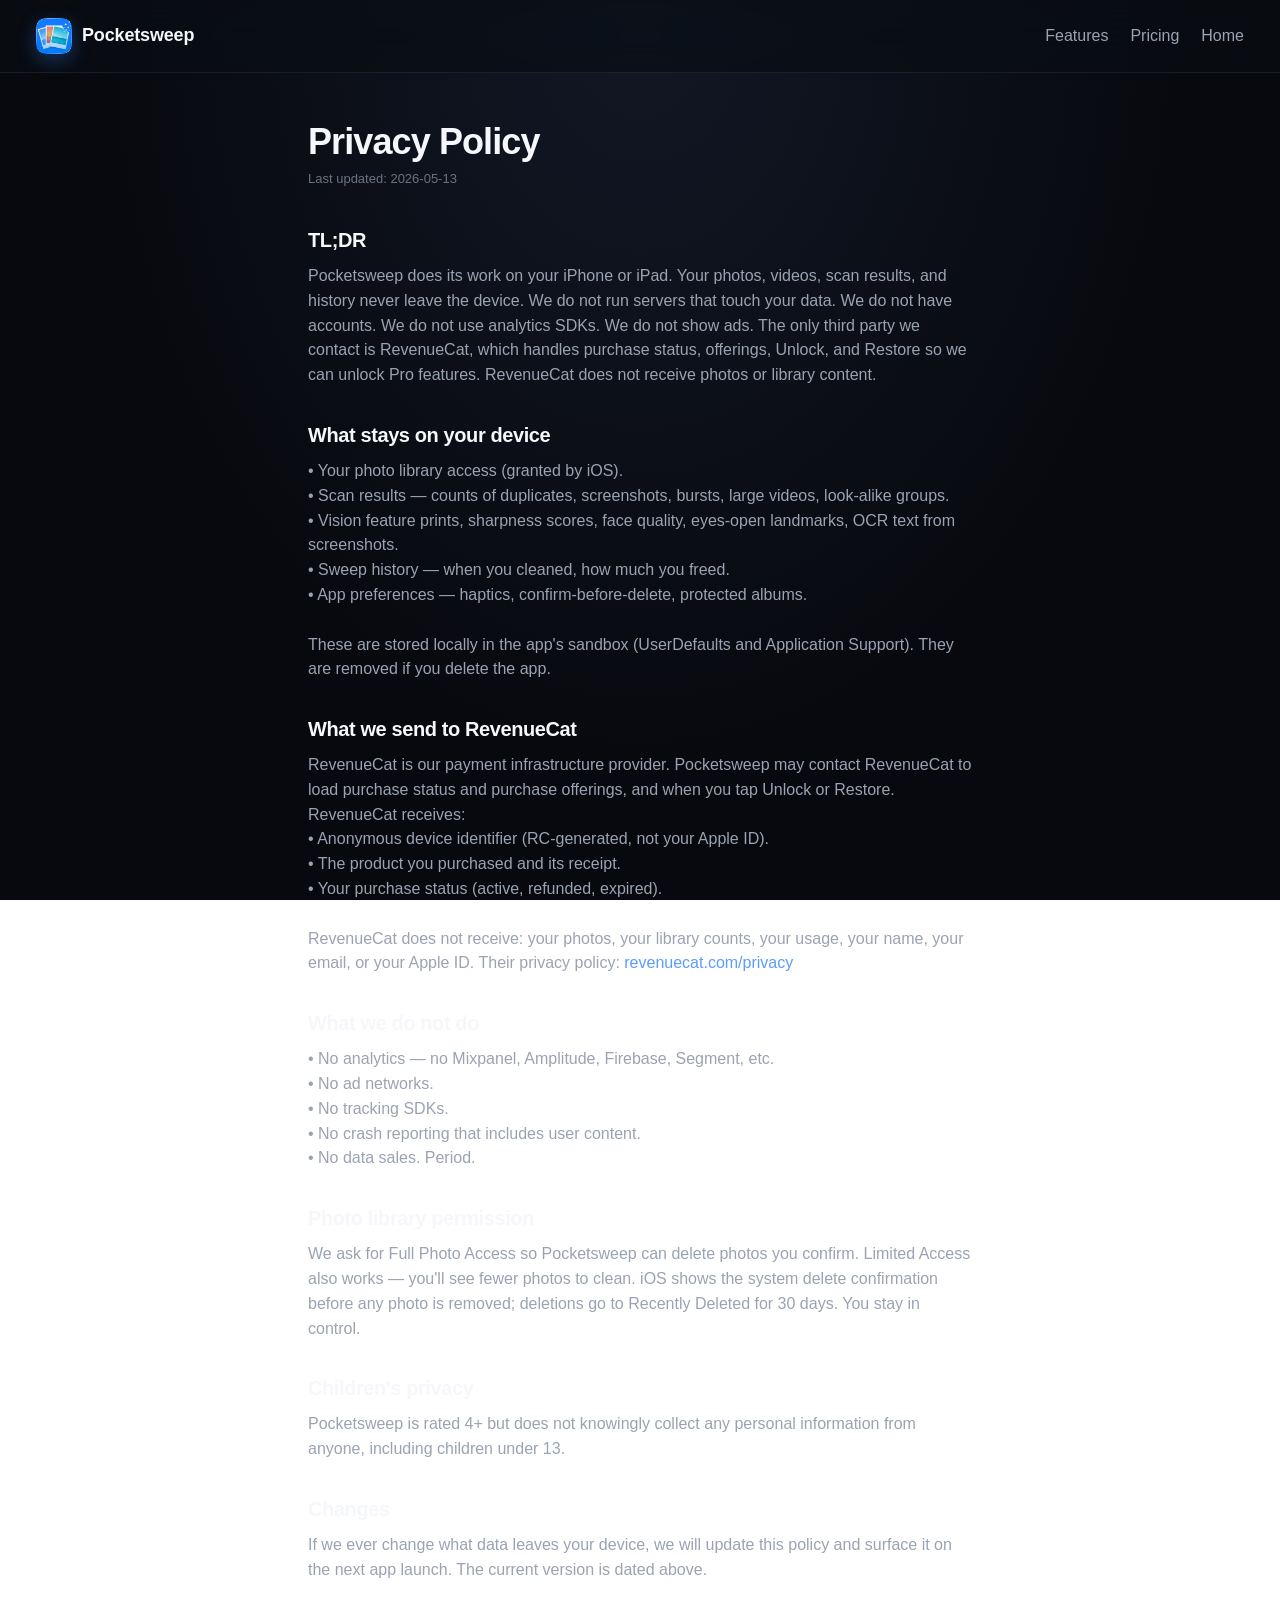
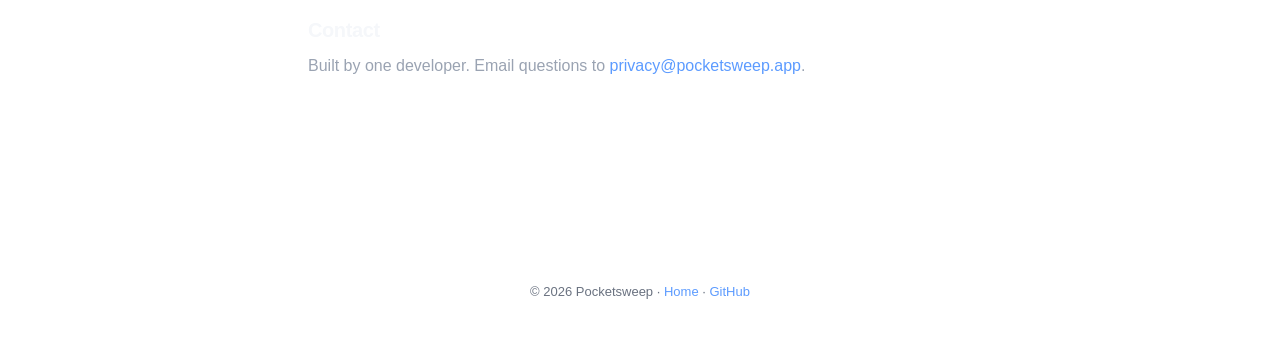
==== privacy.html @ 2f030d43 "feat: Pocketsweep marketing site" ====
<!doctype html>
<html lang="en">
<head>
<meta charset="utf-8" />
<meta name="viewport" content="width=device-width, initial-scale=1" />
<title>Privacy Policy — Pocketsweep</title>
<meta name="theme-color" content="#0B0E13" />
<link rel="icon" type="image/png" href="assets/icon-128.png" />
<link rel="apple-touch-icon" href="assets/icon.png" />
<link rel="stylesheet" href="style.css" />
</head>
<body>
<header class="nav">
  <a class="brand" href="/">
    <img class="logo" src="assets/icon-128.png" alt="" width="36" height="36" />
    <span class="brand-name">Pocketsweep</span>
  </a>
  <nav class="nav-links">
    <a href="index.html#features">Features</a>
    <a href="index.html#pricing">Pricing</a>
    <a href="index.html">Home</a>
  </nav>
</header>

<main>
<article class="article-wrap">
  <h1>Privacy Policy</h1>
  <p class="meta">Last updated: 2026-05-13</p>

  <h2>TL;DR</h2>
  <p>Pocketsweep does its work on your iPhone or iPad. Your photos, videos, scan results, and history never leave the device. We do not run servers that touch your data. We do not have accounts. We do not use analytics SDKs. We do not show ads. The only third party we contact is RevenueCat, which handles purchase status, offerings, Unlock, and Restore so we can unlock Pro features. RevenueCat does not receive photos or library content.</p>

  <h2>What stays on your device</h2>
  <p>• Your photo library access (granted by iOS).
• Scan results — counts of duplicates, screenshots, bursts, large videos, look-alike groups.
• Vision feature prints, sharpness scores, face quality, eyes-open landmarks, OCR text from screenshots.
• Sweep history — when you cleaned, how much you freed.
• App preferences — haptics, confirm-before-delete, protected albums.

These are stored locally in the app's sandbox (UserDefaults and Application Support). They are removed if you delete the app.</p>

  <h2>What we send to RevenueCat</h2>
  <p>RevenueCat is our payment infrastructure provider. Pocketsweep may contact RevenueCat to load purchase status and purchase offerings, and when you tap Unlock or Restore. RevenueCat receives:
• Anonymous device identifier (RC-generated, not your Apple ID).
• The product you purchased and its receipt.
• Your purchase status (active, refunded, expired).

RevenueCat does not receive: your photos, your library counts, your usage, your name, your email, or your Apple ID. Their privacy policy: <a href="https://www.revenuecat.com/privacy">revenuecat.com/privacy</a></p>

  <h2>What we do not do</h2>
  <p>• No analytics — no Mixpanel, Amplitude, Firebase, Segment, etc.
• No ad networks.
• No tracking SDKs.
• No crash reporting that includes user content.
• No data sales. Period.</p>

  <h2>Photo library permission</h2>
  <p>We ask for Full Photo Access so Pocketsweep can delete photos you confirm. Limited Access also works — you'll see fewer photos to clean. iOS shows the system delete confirmation before any photo is removed; deletions go to Recently Deleted for 30 days. You stay in control.</p>

  <h2>Children's privacy</h2>
  <p>Pocketsweep is rated 4+ but does not knowingly collect any personal information from anyone, including children under 13.</p>

  <h2>Changes</h2>
  <p>If we ever change what data leaves your device, we will update this policy and surface it on the next app launch. The current version is dated above.</p>

  <h2>Contact</h2>
  <p>Built by one developer. Email questions to <a href="mailto:privacy@pocketsweep.app">privacy@pocketsweep.app</a>.</p>
</article>
</main>

<footer>
  <p>© 2026 Pocketsweep · <a href="index.html">Home</a> · <a href="https://github.com/pocketsweep">GitHub</a></p>
</footer>
</body>
</html>
---- style.css ----
:root {
  --bg: #0B0E13;
  --bg-card: #141821;
  --bg-card-2: #1B2030;
  --text: #F5F7FA;
  --text-dim: #9AA3B2;
  --text-faint: #6A7280;
  --accent: #3478F6;
  --accent-2: #5C9BFF;
  --border: rgba(255, 255, 255, 0.07);
  --radius: 18px;
  --shadow: 0 30px 80px rgba(0, 0, 0, 0.55);
}

* { box-sizing: border-box; }
html, body { margin: 0; padding: 0; }
body {
  background: radial-gradient(ellipse at top, #131826 0%, #07090E 60%) fixed;
  color: var(--text);
  font-family: -apple-system, BlinkMacSystemFont, "SF Pro Text", "Inter", "Helvetica Neue", Arial, sans-serif;
  font-size: 16px;
  line-height: 1.55;
  -webkit-font-smoothing: antialiased;
}

a { color: var(--accent-2); text-decoration: none; }
a:hover { text-decoration: underline; }

.nav {
  position: sticky;
  top: 0;
  z-index: 10;
  display: flex;
  align-items: center;
  justify-content: space-between;
  padding: 18px 36px;
  background: rgba(11, 14, 19, 0.72);
  backdrop-filter: saturate(180%) blur(20px);
  -webkit-backdrop-filter: saturate(180%) blur(20px);
  border-bottom: 1px solid var(--border);
}
.brand { display: flex; align-items: center; gap: 10px; color: var(--text); font-weight: 700; letter-spacing: -0.01em; }
.brand:hover { text-decoration: none; }
.logo {
  width: 36px; height: 36px;
  border-radius: 9px;
  box-shadow: 0 6px 18px rgba(52, 120, 246, 0.35);
  display: block;
}
.brand-name { font-size: 18px; }
.nav-links { display: flex; gap: 22px; }
.nav-links a { color: var(--text-dim); font-weight: 500; }
.nav-links a:hover { color: var(--text); text-decoration: none; }

main { max-width: 1120px; margin: 0 auto; padding: 0 28px; }

.hero {
  display: grid;
  grid-template-columns: 1.05fr 0.95fr;
  gap: 60px;
  align-items: center;
  padding: 90px 0 60px;
}
.eyebrow {
  margin: 0 0 14px;
  text-transform: uppercase;
  letter-spacing: 0.14em;
  font-size: 12px;
  color: var(--accent-2);
  font-weight: 700;
}
h1 {
  margin: 0 0 18px;
  font-size: clamp(40px, 5.5vw, 64px);
  line-height: 1.05;
  letter-spacing: -0.025em;
  font-weight: 800;
}
.lead {
  font-size: 19px;
  color: var(--text-dim);
  max-width: 520px;
  margin: 0 0 28px;
}
.lead strong { color: var(--text); font-weight: 700; }

.cta-row { display: flex; gap: 12px; flex-wrap: wrap; margin-bottom: 28px; }
.cta {
  display: inline-flex; align-items: center; justify-content: center;
  padding: 14px 22px;
  border-radius: 999px;
  font-weight: 600;
  font-size: 15px;
  border: 1px solid transparent;
  transition: transform .15s ease, box-shadow .15s ease;
}
.cta.primary {
  background: var(--accent);
  color: white;
  box-shadow: 0 10px 30px rgba(52, 120, 246, 0.45);
}
.cta.primary:hover { transform: translateY(-1px); text-decoration: none; }
.cta.ghost { color: var(--text); border-color: var(--border); }
.cta.ghost:hover { background: rgba(255,255,255,0.04); text-decoration: none; }
.cta.big { padding: 16px 28px; font-size: 16px; }

.hero-bullets { list-style: none; padding: 0; margin: 0; display: grid; gap: 10px; color: var(--text-dim); font-size: 14px; }
.hero-bullets .dot {
  display: inline-block;
  width: 7px; height: 7px;
  border-radius: 50%;
  background: var(--accent);
  margin-right: 10px;
  vertical-align: middle;
}

.hero-shot { display: flex; justify-content: center; }
.phone {
  position: relative;
  width: 320px;
  border-radius: 46px;
  padding: 10px;
  background: linear-gradient(180deg, #20242E, #0E1118);
  box-shadow: var(--shadow), inset 0 0 0 1px rgba(255,255,255,0.05);
}
.phone img { width: 100%; display: block; border-radius: 36px; }

.banner {
  margin: 40px 0;
  padding: 24px 28px;
  background: linear-gradient(135deg, rgba(52,120,246,0.15), rgba(52,120,246,0.04));
  border: 1px solid rgba(52,120,246,0.25);
  border-radius: var(--radius);
  text-align: center;
}
.banner p { margin: 0; font-size: 17px; color: var(--text); }
.banner strong { color: var(--accent-2); }

h2 {
  font-size: clamp(28px, 3.4vw, 40px);
  letter-spacing: -0.02em;
  font-weight: 800;
  margin: 80px 0 28px;
}

.features .grid {
  display: grid;
  grid-template-columns: repeat(3, 1fr);
  gap: 16px;
}
.features article {
  background: var(--bg-card);
  border: 1px solid var(--border);
  border-radius: var(--radius);
  padding: 24px;
}
.features h3 { margin: 0 0 8px; font-size: 18px; }
.features p { margin: 0; color: var(--text-dim); font-size: 14px; }

.gallery .shots {
  display: grid;
  grid-template-columns: repeat(5, 1fr);
  gap: 16px;
}
.gallery figure {
  margin: 0;
  background: var(--bg-card);
  border: 1px solid var(--border);
  border-radius: var(--radius);
  overflow: hidden;
}
.gallery img { width: 100%; display: block; }
.gallery figcaption {
  padding: 12px 14px;
  font-size: 12px;
  color: var(--text-dim);
  text-align: center;
  border-top: 1px solid var(--border);
}

.pricing .plans {
  display: grid;
  grid-template-columns: repeat(3, 1fr);
  gap: 16px;
}
.plan {
  background: var(--bg-card);
  border: 1px solid var(--border);
  border-radius: var(--radius);
  padding: 28px;
  position: relative;
}
.plan.best {
  background: linear-gradient(180deg, rgba(52,120,246,0.18), rgba(52,120,246,0.04));
  border-color: rgba(52,120,246,0.4);
}
.plan .tag {
  position: absolute; top: 16px; right: 16px;
  background: var(--accent);
  color: white;
  font-size: 11px;
  font-weight: 700;
  padding: 4px 8px;
  border-radius: 999px;
  margin: 0;
  letter-spacing: 0.04em;
  text-transform: uppercase;
}
.plan h3 { margin: 0 0 12px; font-size: 18px; color: var(--text-dim); font-weight: 600; }
.plan .price { font-size: 32px; font-weight: 800; margin: 0 0 16px; letter-spacing: -0.02em; }
.plan .price span { font-size: 14px; font-weight: 500; color: var(--text-dim); }
.plan ul { padding-left: 18px; margin: 0; color: var(--text-dim); font-size: 14px; }
.plan li { margin-bottom: 6px; }

.privacy-grid {
  display: grid;
  grid-template-columns: repeat(3, 1fr);
  gap: 16px;
}
.privacy-grid > div {
  background: var(--bg-card);
  border: 1px solid var(--border);
  border-radius: var(--radius);
  padding: 24px;
}
.privacy-grid h3 { margin: 0 0 8px; font-size: 17px; }
.privacy-grid p { margin: 0; color: var(--text-dim); font-size: 14px; }
.privacy .note { margin-top: 20px; text-align: center; color: var(--text-dim); }

.cta-block {
  margin: 90px 0 60px;
  padding: 56px 28px;
  background: linear-gradient(135deg, rgba(52,120,246,0.16), rgba(52,120,246,0.04));
  border: 1px solid rgba(52,120,246,0.3);
  border-radius: 24px;
  text-align: center;
}
.cta-block h2 { margin: 0 0 8px; }
.cta-block p { margin: 0 0 24px; color: var(--text-dim); }

footer {
  text-align: center;
  padding: 36px 28px 48px;
  color: var(--text-faint);
  font-size: 13px;
  border-top: 1px solid var(--border);
  margin-top: 60px;
}

/* Article (privacy) */
.article-wrap { max-width: 720px; margin: 0 auto; padding: 50px 28px 80px; }
.article-wrap h1 { font-size: 36px; margin: 0 0 8px; }
.article-wrap .meta { color: var(--text-faint); font-size: 13px; margin: 0 0 36px; }
.article-wrap h2 { font-size: 20px; margin: 32px 0 8px; }
.article-wrap p { color: var(--text-dim); margin: 0 0 14px; white-space: pre-line; }

@media (max-width: 880px) {
  .nav { padding: 14px 18px; }
  .nav-links { gap: 14px; font-size: 14px; }
  main { padding: 0 18px; }
  .hero { grid-template-columns: 1fr; gap: 36px; padding: 50px 0 30px; }
  .hero-shot { order: -1; }
  .phone { width: 260px; }
  .features .grid, .pricing .plans, .privacy-grid { grid-template-columns: 1fr; }
  .gallery .shots { grid-template-columns: repeat(2, 1fr); }
}
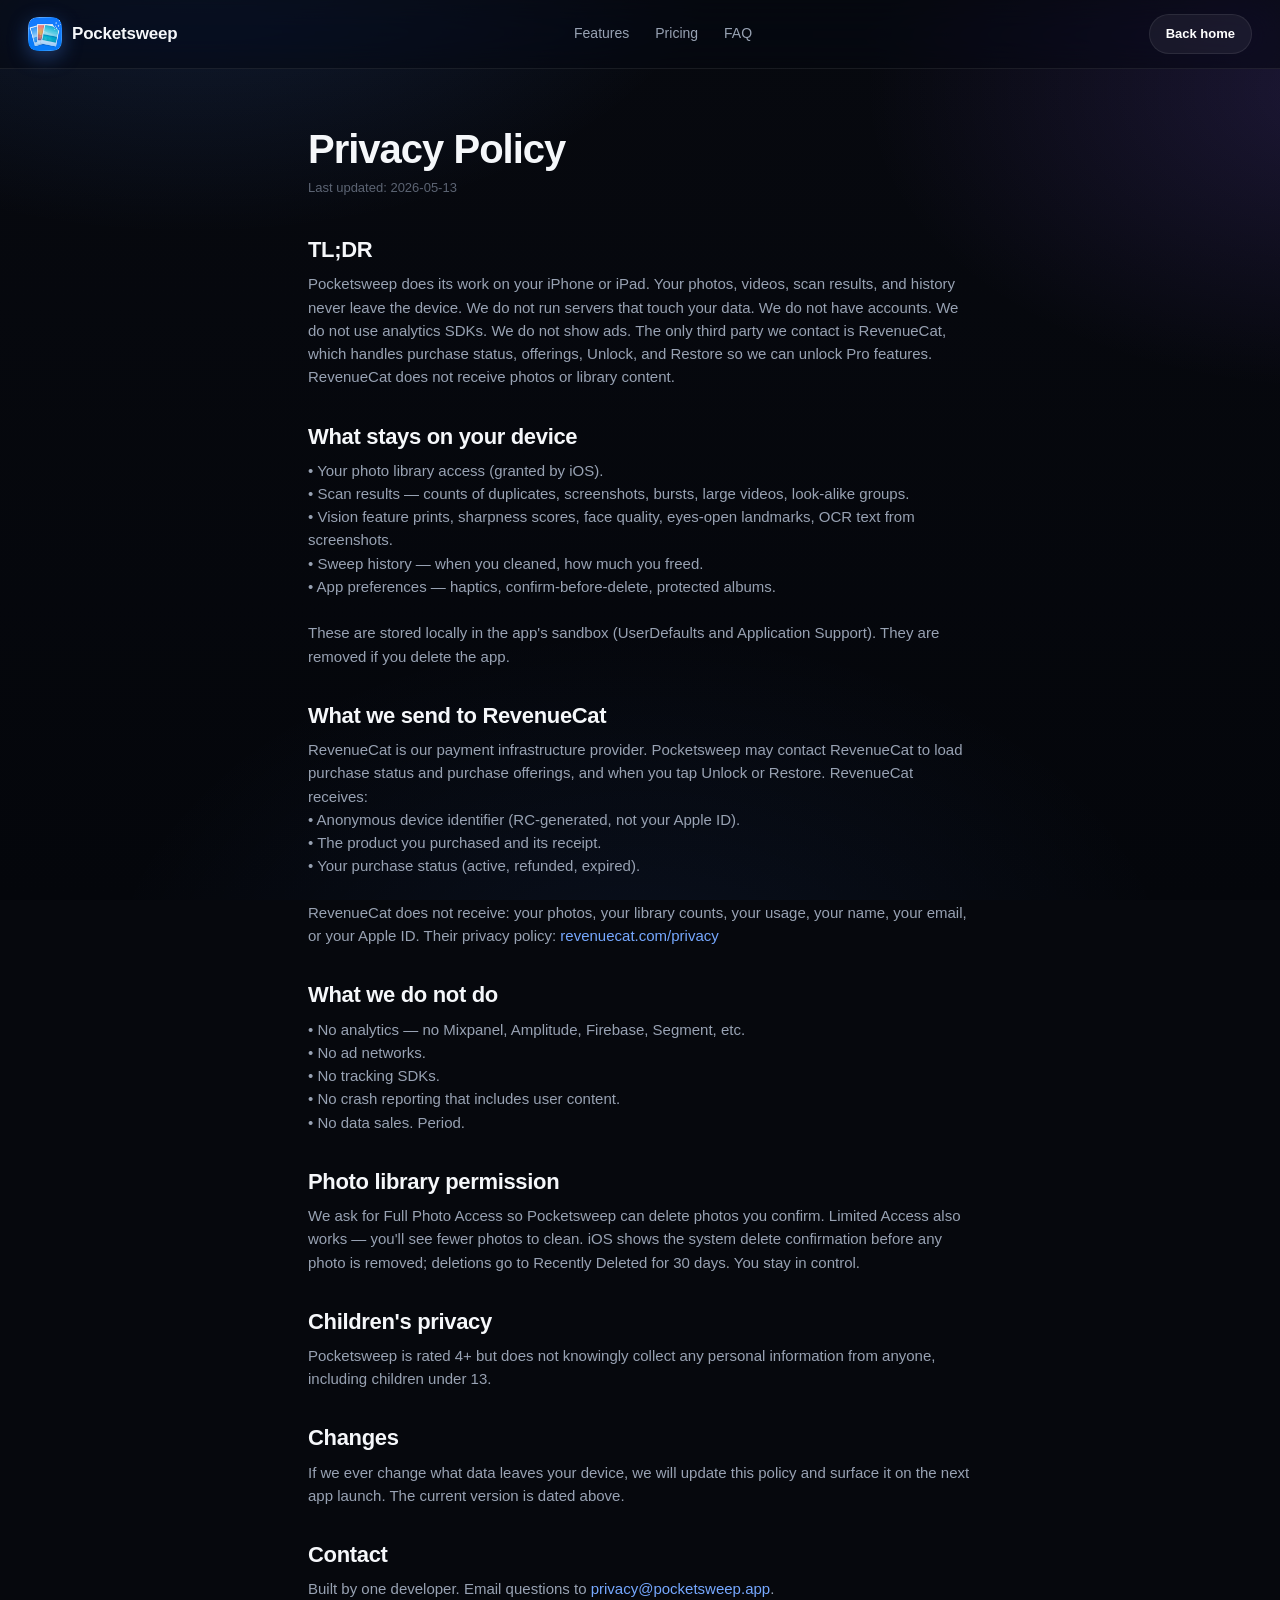
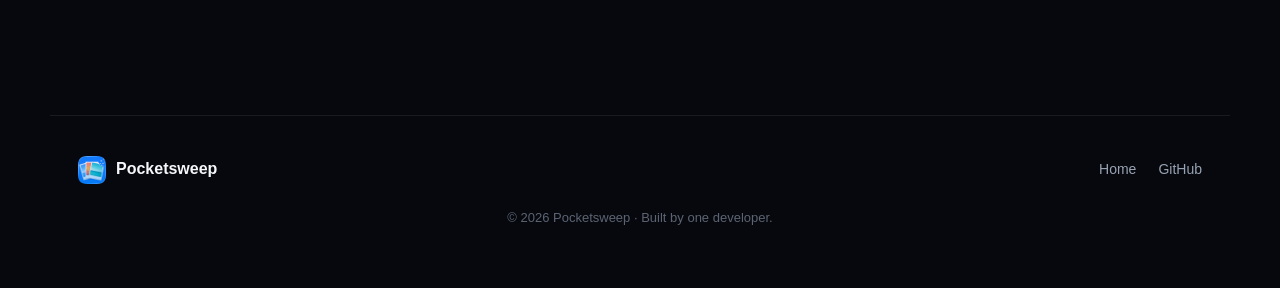
==== commit fdadc066: "feat: redesign — device frame hero, gradient text, 3-step flow, vs comparison, FAQ, scroll reveals" ====
--- a/privacy.html
+++ b/privacy.html
@@ -4,22 +4,27 @@
 <meta charset="utf-8" />
 <meta name="viewport" content="width=device-width, initial-scale=1" />
 <title>Privacy Policy — Pocketsweep</title>
-<meta name="theme-color" content="#0B0E13" />
+<meta name="theme-color" content="#0A0C12" />
 <link rel="icon" type="image/png" href="assets/icon-128.png" />
 <link rel="apple-touch-icon" href="assets/icon.png" />
+<link rel="preconnect" href="https://rsms.me/" />
+<link rel="stylesheet" href="https://rsms.me/inter/inter.css" />
 <link rel="stylesheet" href="style.css" />
 </head>
 <body>
+<div class="bg-mesh" aria-hidden="true"></div>
+
 <header class="nav">
-  <a class="brand" href="/">
-    <img class="logo" src="assets/icon-128.png" alt="" width="36" height="36" />
+  <a class="brand" href="index.html">
+    <img class="logo" src="assets/icon-128.png" alt="" width="34" height="34" />
     <span class="brand-name">Pocketsweep</span>
   </a>
   <nav class="nav-links">
     <a href="index.html#features">Features</a>
     <a href="index.html#pricing">Pricing</a>
-    <a href="index.html">Home</a>
+    <a href="index.html#faq">FAQ</a>
   </nav>
+  <a class="nav-cta" href="index.html">Back home</a>
 </header>
 
 <main>
@@ -69,7 +74,17 @@
 </main>
 
 <footer>
-  <p>© 2026 Pocketsweep · <a href="index.html">Home</a> · <a href="https://github.com/pocketsweep">GitHub</a></p>
+  <div class="footer-inner">
+    <div class="footer-brand">
+      <img src="assets/icon-128.png" alt="" width="28" height="28" />
+      <span>Pocketsweep</span>
+    </div>
+    <nav>
+      <a href="index.html">Home</a>
+      <a href="https://github.com/pocketsweep">GitHub</a>
+    </nav>
+  </div>
+  <p class="copyright">© 2026 Pocketsweep · Built by one developer.</p>
 </footer>
 </body>
 </html>
--- a/style.css
+++ b/style.css
@@ -1,176 +1,408 @@
 :root {
-  --bg: #0B0E13;
-  --bg-card: #141821;
-  --bg-card-2: #1B2030;
+  --bg-0: #06080D;
+  --bg-1: #0B0E14;
+  --bg-card: rgba(255,255,255,0.025);
+  --bg-card-hover: rgba(255,255,255,0.045);
+  --border: rgba(255,255,255,0.08);
+  --border-strong: rgba(255,255,255,0.14);
   --text: #F5F7FA;
-  --text-dim: #9AA3B2;
-  --text-faint: #6A7280;
-  --accent: #3478F6;
-  --accent-2: #5C9BFF;
-  --border: rgba(255, 255, 255, 0.07);
+  --text-dim: #98A2B3;
+  --text-faint: #5C6473;
+  --accent: #4D8BFF;
+  --accent-2: #76A8FF;
+  --accent-soft: rgba(77, 139, 255, 0.14);
+  --good: #2EC677;
+  --bad: #FF5C5C;
   --radius: 18px;
-  --shadow: 0 30px 80px rgba(0, 0, 0, 0.55);
+  --radius-lg: 26px;
+  --maxw: 1180px;
+  --ease: cubic-bezier(.2,.7,.2,1);
 }
 
 * { box-sizing: border-box; }
 html, body { margin: 0; padding: 0; }
+html { scroll-behavior: smooth; }
 body {
-  background: radial-gradient(ellipse at top, #131826 0%, #07090E 60%) fixed;
+  background: var(--bg-0);
   color: var(--text);
-  font-family: -apple-system, BlinkMacSystemFont, "SF Pro Text", "Inter", "Helvetica Neue", Arial, sans-serif;
+  font-family: 'Inter', -apple-system, BlinkMacSystemFont, "SF Pro Text", "Helvetica Neue", Arial, sans-serif;
+  font-feature-settings: 'cv02','cv03','cv04','cv11','ss01';
   font-size: 16px;
   line-height: 1.55;
   -webkit-font-smoothing: antialiased;
+  text-rendering: optimizeLegibility;
+  overflow-x: hidden;
 }
 
 a { color: var(--accent-2); text-decoration: none; }
-a:hover { text-decoration: underline; }
-
+a:hover { color: #fff; }
+
+img { display: block; max-width: 100%; }
+
+/* Background mesh */
+.bg-mesh {
+  position: fixed; inset: 0;
+  z-index: -1;
+  background:
+    radial-gradient(900px 540px at 15% -10%, rgba(77,139,255,0.18), transparent 60%),
+    radial-gradient(800px 500px at 105% 10%, rgba(141,98,255,0.16), transparent 60%),
+    radial-gradient(900px 600px at 50% 110%, rgba(77,139,255,0.08), transparent 60%),
+    linear-gradient(180deg, #07090F 0%, #04060B 100%);
+  pointer-events: none;
+}
+
+/* ───── Nav ───── */
 .nav {
   position: sticky;
   top: 0;
-  z-index: 10;
-  display: flex;
+  z-index: 50;
+  display: grid;
+  grid-template-columns: auto 1fr auto;
+  gap: 28px;
   align-items: center;
-  justify-content: space-between;
-  padding: 18px 36px;
-  background: rgba(11, 14, 19, 0.72);
-  backdrop-filter: saturate(180%) blur(20px);
-  -webkit-backdrop-filter: saturate(180%) blur(20px);
+  padding: 14px 28px;
+  background: rgba(6, 8, 13, 0.55);
+  backdrop-filter: saturate(180%) blur(22px);
+  -webkit-backdrop-filter: saturate(180%) blur(22px);
   border-bottom: 1px solid var(--border);
 }
-.brand { display: flex; align-items: center; gap: 10px; color: var(--text); font-weight: 700; letter-spacing: -0.01em; }
-.brand:hover { text-decoration: none; }
-.logo {
-  width: 36px; height: 36px;
-  border-radius: 9px;
-  box-shadow: 0 6px 18px rgba(52, 120, 246, 0.35);
-  display: block;
-}
-.brand-name { font-size: 18px; }
-.nav-links { display: flex; gap: 22px; }
-.nav-links a { color: var(--text-dim); font-weight: 500; }
-.nav-links a:hover { color: var(--text); text-decoration: none; }
-
-main { max-width: 1120px; margin: 0 auto; padding: 0 28px; }
-
+.brand { display: flex; align-items: center; gap: 10px; color: var(--text); font-weight: 700; letter-spacing: -0.012em; font-size: 17px; }
+.brand:hover { color: var(--text); }
+.logo { width: 34px; height: 34px; border-radius: 9px; box-shadow: 0 6px 20px rgba(77,139,255,0.35); }
+.nav-links { display: flex; gap: 26px; justify-self: center; }
+.nav-links a { color: var(--text-dim); font-weight: 500; font-size: 14px; }
+.nav-links a:hover { color: #fff; }
+.nav-cta {
+  padding: 9px 16px;
+  border-radius: 999px;
+  background: rgba(255,255,255,0.06);
+  color: #fff;
+  font-weight: 600;
+  font-size: 13px;
+  border: 1px solid var(--border);
+  transition: background .2s var(--ease), border-color .2s var(--ease);
+}
+.nav-cta:hover { background: rgba(255,255,255,0.1); border-color: var(--border-strong); color: #fff; }
+
+main { max-width: var(--maxw); margin: 0 auto; padding: 0 28px; }
+
+/* ───── Hero ───── */
 .hero {
   display: grid;
   grid-template-columns: 1.05fr 0.95fr;
   gap: 60px;
   align-items: center;
-  padding: 90px 0 60px;
+  padding: 96px 0 80px;
+  position: relative;
 }
 .eyebrow {
-  margin: 0 0 14px;
-  text-transform: uppercase;
-  letter-spacing: 0.14em;
+  display: inline-flex; align-items: center; gap: 8px;
+  margin: 0 0 22px;
+  padding: 6px 12px 6px 8px;
+  background: rgba(77,139,255,0.1);
+  border: 1px solid rgba(77,139,255,0.25);
+  border-radius: 999px;
   font-size: 12px;
+  font-weight: 600;
   color: var(--accent-2);
-  font-weight: 700;
+  letter-spacing: 0.04em;
+}
+.pulse {
+  width: 7px; height: 7px; border-radius: 50%;
+  background: var(--accent-2);
+  box-shadow: 0 0 0 0 rgba(118,168,255,0.6);
+  animation: pulse 2s ease-in-out infinite;
+}
+@keyframes pulse {
+  0%,100% { box-shadow: 0 0 0 0 rgba(118,168,255,0.55); }
+  50% { box-shadow: 0 0 0 8px rgba(118,168,255,0); }
 }
 h1 {
-  margin: 0 0 18px;
-  font-size: clamp(40px, 5.5vw, 64px);
-  line-height: 1.05;
-  letter-spacing: -0.025em;
+  margin: 0 0 22px;
+  font-size: clamp(44px, 6vw, 76px);
+  line-height: 1.02;
+  letter-spacing: -0.03em;
   font-weight: 800;
 }
+.grad {
+  background: linear-gradient(120deg, #76A8FF 0%, #B49CFF 50%, #76A8FF 100%);
+  background-size: 200% auto;
+  -webkit-background-clip: text;
+  background-clip: text;
+  color: transparent;
+  animation: shimmer 6s linear infinite;
+}
+@keyframes shimmer { to { background-position: -200% center; } }
 .lead {
   font-size: 19px;
   color: var(--text-dim);
   max-width: 520px;
-  margin: 0 0 28px;
+  margin: 0 0 32px;
 }
 .lead strong { color: var(--text); font-weight: 700; }
 
-.cta-row { display: flex; gap: 12px; flex-wrap: wrap; margin-bottom: 28px; }
+.cta-row { display: flex; gap: 12px; flex-wrap: wrap; margin-bottom: 32px; }
+.cta-row.centered { justify-content: center; }
 .cta {
-  display: inline-flex; align-items: center; justify-content: center;
+  display: inline-flex; align-items: center; justify-content: center; gap: 8px;
   padding: 14px 22px;
   border-radius: 999px;
   font-weight: 600;
   font-size: 15px;
   border: 1px solid transparent;
-  transition: transform .15s ease, box-shadow .15s ease;
+  transition: transform .2s var(--ease), box-shadow .2s var(--ease), background .2s var(--ease), border-color .2s var(--ease);
 }
 .cta.primary {
-  background: var(--accent);
+  background: linear-gradient(180deg, #5C9BFF 0%, #2E69E4 100%);
   color: white;
-  box-shadow: 0 10px 30px rgba(52, 120, 246, 0.45);
-}
-.cta.primary:hover { transform: translateY(-1px); text-decoration: none; }
-.cta.ghost { color: var(--text); border-color: var(--border); }
-.cta.ghost:hover { background: rgba(255,255,255,0.04); text-decoration: none; }
+  box-shadow: 0 12px 32px rgba(77,139,255,0.4), inset 0 1px 0 rgba(255,255,255,0.25);
+}
+.cta.primary:hover { transform: translateY(-2px); box-shadow: 0 18px 40px rgba(77,139,255,0.5), inset 0 1px 0 rgba(255,255,255,0.3); color: #fff; }
+.cta.primary .arrow { transition: transform .2s var(--ease); }
+.cta.primary:hover .arrow { transform: translateX(3px); }
+.cta.ghost { color: var(--text); border-color: var(--border-strong); background: rgba(255,255,255,0.02); }
+.cta.ghost:hover { background: rgba(255,255,255,0.06); color: #fff; }
 .cta.big { padding: 16px 28px; font-size: 16px; }
 
-.hero-bullets { list-style: none; padding: 0; margin: 0; display: grid; gap: 10px; color: var(--text-dim); font-size: 14px; }
-.hero-bullets .dot {
+.trust { list-style: none; padding: 0; margin: 0; display: flex; flex-wrap: wrap; gap: 18px; color: var(--text-dim); font-size: 13px; }
+.trust li { display: inline-flex; align-items: center; gap: 7px; }
+.trust svg { color: var(--accent-2); flex-shrink: 0; }
+
+/* ───── Hero stage ───── */
+.hero-stage {
+  position: relative;
+  display: flex;
+  justify-content: center;
+  align-items: center;
+  min-height: 580px;
+}
+.glow {
+  position: absolute;
+  inset: -10%;
+  background: radial-gradient(circle at center, rgba(77,139,255,0.35), transparent 55%);
+  filter: blur(40px);
+  z-index: 0;
+  animation: glowPulse 8s ease-in-out infinite;
+}
+@keyframes glowPulse {
+  0%, 100% { opacity: .6; transform: scale(1); }
+  50% { opacity: .9; transform: scale(1.05); }
+}
+.device {
+  position: relative;
+  width: 290px;
+  height: 590px;
+  border-radius: 52px;
+  padding: 12px;
+  background: linear-gradient(155deg, #2A2F3D 0%, #0F1218 100%);
+  box-shadow:
+    0 40px 100px rgba(0,0,0,0.6),
+    0 0 0 1px rgba(255,255,255,0.08),
+    inset 0 0 0 2px rgba(255,255,255,0.04);
+  z-index: 1;
+  animation: float 8s ease-in-out infinite;
+}
+@keyframes float {
+  0%, 100% { transform: translateY(0); }
+  50% { transform: translateY(-12px); }
+}
+.device-screen {
+  position: relative;
+  width: 100%; height: 100%;
+  border-radius: 42px;
+  overflow: hidden;
+  background: #000;
+}
+.device-screen img { width: 100%; height: 100%; object-fit: cover; }
+.device-notch {
+  position: absolute;
+  top: 22px; left: 50%;
+  transform: translateX(-50%);
+  width: 100px; height: 28px;
+  background: #000;
+  border-radius: 16px;
+  z-index: 2;
+}
+.float-chip {
+  position: absolute;
+  z-index: 2;
+  display: inline-flex;
+  align-items: center;
+  gap: 8px;
+  padding: 10px 16px;
+  background: rgba(20,22,30,0.85);
+  border: 1px solid var(--border-strong);
+  border-radius: 999px;
+  backdrop-filter: blur(20px);
+  -webkit-backdrop-filter: blur(20px);
+  box-shadow: 0 12px 28px rgba(0,0,0,0.4);
+  font-size: 14px;
+  font-weight: 600;
+  color: #fff;
+  animation: float 7s ease-in-out infinite;
+}
+.chip-left { left: -8%; top: 30%; animation-delay: -2s; }
+.chip-right { right: -6%; bottom: 22%; animation-delay: -4s; }
+
+/* ───── Logos strip ───── */
+.logos {
+  margin: 0 0 100px;
+  padding: 28px 0;
+  border-top: 1px solid var(--border);
+  border-bottom: 1px solid var(--border);
+  text-align: center;
+  color: var(--text-faint);
+  font-size: 12px;
+  font-weight: 600;
+  letter-spacing: 0.18em;
+  text-transform: uppercase;
+}
+.logos p { margin: 0 0 14px; }
+.logo-row { display: flex; gap: 36px; justify-content: center; flex-wrap: wrap; color: var(--text-dim); letter-spacing: 0; text-transform: none; font-size: 14px; font-weight: 500; }
+.logo-row span { opacity: .7; }
+
+/* ───── Section heads ───── */
+.section-head { text-align: center; margin: 0 auto 56px; max-width: 720px; }
+.kicker {
+  margin: 0 0 10px;
+  font-size: 12px;
+  letter-spacing: 0.18em;
+  text-transform: uppercase;
+  font-weight: 700;
+  color: var(--accent-2);
+}
+h2 {
+  margin: 0;
+  font-size: clamp(32px, 4.4vw, 52px);
+  font-weight: 800;
+  letter-spacing: -0.025em;
+  line-height: 1.1;
+}
+.text-dim { color: var(--text-faint); font-weight: 800; }
+
+/* ───── How it works ───── */
+.how { padding: 60px 0; }
+.steps { display: grid; grid-template-columns: repeat(3, 1fr); gap: 18px; counter-reset: stepnum; }
+.step {
+  background: var(--bg-card);
+  border: 1px solid var(--border);
+  border-radius: var(--radius-lg);
+  padding: 32px;
+  transition: background .25s var(--ease), border-color .25s var(--ease), transform .3s var(--ease);
+}
+.step:hover { background: var(--bg-card-hover); border-color: var(--border-strong); transform: translateY(-2px); }
+.step .num {
   display: inline-block;
-  width: 7px; height: 7px;
-  border-radius: 50%;
-  background: var(--accent);
-  margin-right: 10px;
-  vertical-align: middle;
-}
-
-.hero-shot { display: flex; justify-content: center; }
-.phone {
-  position: relative;
-  width: 320px;
-  border-radius: 46px;
-  padding: 10px;
-  background: linear-gradient(180deg, #20242E, #0E1118);
-  box-shadow: var(--shadow), inset 0 0 0 1px rgba(255,255,255,0.05);
-}
-.phone img { width: 100%; display: block; border-radius: 36px; }
-
-.banner {
-  margin: 40px 0;
-  padding: 24px 28px;
-  background: linear-gradient(135deg, rgba(52,120,246,0.15), rgba(52,120,246,0.04));
-  border: 1px solid rgba(52,120,246,0.25);
-  border-radius: var(--radius);
-  text-align: center;
-}
-.banner p { margin: 0; font-size: 17px; color: var(--text); }
-.banner strong { color: var(--accent-2); }
-
-h2 {
-  font-size: clamp(28px, 3.4vw, 40px);
-  letter-spacing: -0.02em;
+  font-size: 13px;
+  font-weight: 700;
+  color: var(--accent-2);
+  background: var(--accent-soft);
+  padding: 4px 10px;
+  border-radius: 999px;
+  letter-spacing: 0.06em;
+  margin-bottom: 18px;
+}
+.step h3 { margin: 0 0 8px; font-size: 22px; letter-spacing: -0.015em; font-weight: 700; }
+.step p { margin: 0; color: var(--text-dim); font-size: 15px; }
+
+/* ───── Features ───── */
+.features { padding: 80px 0; }
+.feature-grid { display: grid; grid-template-columns: repeat(3, 1fr); gap: 16px; }
+.feature {
+  background: var(--bg-card);
+  border: 1px solid var(--border);
+  border-radius: var(--radius-lg);
+  padding: 28px;
+  transition: background .25s var(--ease), border-color .25s var(--ease), transform .3s var(--ease);
+}
+.feature:hover { background: var(--bg-card-hover); border-color: var(--border-strong); transform: translateY(-2px); }
+.feature-icon {
+  width: 44px; height: 44px;
+  display: inline-flex; align-items: center; justify-content: center;
+  background: var(--accent-soft);
+  border: 1px solid rgba(77,139,255,0.2);
+  border-radius: 12px;
+  color: var(--accent-2);
+  margin-bottom: 16px;
+}
+.feature h3 { margin: 0 0 6px; font-size: 18px; font-weight: 700; letter-spacing: -0.01em; }
+.feature p { margin: 0; color: var(--text-dim); font-size: 14.5px; }
+
+/* ───── Versus ───── */
+.versus { padding: 100px 0; }
+.vs-grid {
+  display: grid;
+  grid-template-columns: 1fr 40px 1fr;
+  gap: 16px;
+  align-items: stretch;
+  max-width: 980px;
+  margin: 0 auto;
+}
+.vs-card {
+  border-radius: var(--radius-lg);
+  padding: 32px;
+  border: 1px solid var(--border);
+  background: var(--bg-card);
+}
+.vs-card.bad { opacity: 0.78; }
+.vs-card.good {
+  border-color: rgba(46,198,119,0.4);
+  background: linear-gradient(180deg, rgba(46,198,119,0.08), rgba(46,198,119,0.02));
+  box-shadow: 0 24px 60px rgba(46,198,119,0.12);
+}
+.vs-tag {
+  margin: 0 0 12px;
+  font-size: 12px;
+  font-weight: 700;
+  letter-spacing: 0.16em;
+  text-transform: uppercase;
+  color: var(--text-faint);
+}
+.vs-card.good .vs-tag { color: var(--good); }
+.vs-price {
+  margin: 0 0 22px;
+  font-size: 42px;
   font-weight: 800;
-  margin: 80px 0 28px;
-}
-
-.features .grid {
-  display: grid;
-  grid-template-columns: repeat(3, 1fr);
-  gap: 16px;
-}
-.features article {
-  background: var(--bg-card);
-  border: 1px solid var(--border);
-  border-radius: var(--radius);
-  padding: 24px;
-}
-.features h3 { margin: 0 0 8px; font-size: 18px; }
-.features p { margin: 0; color: var(--text-dim); font-size: 14px; }
-
-.gallery .shots {
+  letter-spacing: -0.025em;
+}
+.vs-price span { font-size: 16px; font-weight: 500; color: var(--text-dim); margin-left: 6px; }
+.vs-card ul { list-style: none; padding: 0; margin: 0; display: grid; gap: 10px; color: var(--text-dim); font-size: 15px; }
+.vs-card .x, .vs-card .ok {
+  display: inline-block; width: 18px; margin-right: 8px;
+  font-weight: 800;
+}
+.vs-card .x { color: var(--bad); }
+.vs-card .ok { color: var(--good); }
+.vs-arrow {
+  display: flex;
+  align-items: center;
+  justify-content: center;
+  color: var(--accent-2);
+  font-size: 28px;
+  font-weight: 300;
+}
+
+/* ───── Gallery ───── */
+.gallery { padding: 100px 0; }
+.shots {
   display: grid;
   grid-template-columns: repeat(5, 1fr);
-  gap: 16px;
-}
-.gallery figure {
+  gap: 14px;
+  align-items: end;
+}
+.shot {
   margin: 0;
-  background: var(--bg-card);
-  border: 1px solid var(--border);
-  border-radius: var(--radius);
+  background: linear-gradient(180deg, rgba(255,255,255,0.04), rgba(255,255,255,0.01));
+  border: 1px solid var(--border);
+  border-radius: 22px;
   overflow: hidden;
-}
-.gallery img { width: 100%; display: block; }
-.gallery figcaption {
+  transition: transform .3s var(--ease), border-color .3s var(--ease);
+}
+.shot:hover { transform: translateY(-6px); border-color: var(--border-strong); }
+.shot.hero-shot { transform: translateY(-22px); box-shadow: 0 30px 70px rgba(0,0,0,0.5); }
+.shot.hero-shot:hover { transform: translateY(-28px); }
+.shot img { width: 100%; display: block; }
+.shot figcaption {
   padding: 12px 14px;
   font-size: 12px;
   color: var(--text-dim);
@@ -178,89 +410,180 @@
   border-top: 1px solid var(--border);
 }
 
-.pricing .plans {
-  display: grid;
-  grid-template-columns: repeat(3, 1fr);
-  gap: 16px;
-}
+/* ───── Pricing ───── */
+.pricing { padding: 80px 0; }
+.plans { display: grid; grid-template-columns: repeat(3, 1fr); gap: 18px; align-items: stretch; }
 .plan {
   background: var(--bg-card);
   border: 1px solid var(--border);
-  border-radius: var(--radius);
-  padding: 28px;
+  border-radius: var(--radius-lg);
+  padding: 32px;
   position: relative;
-}
+  transition: background .25s var(--ease), border-color .25s var(--ease), transform .3s var(--ease);
+}
+.plan:hover { background: var(--bg-card-hover); border-color: var(--border-strong); transform: translateY(-2px); }
 .plan.best {
-  background: linear-gradient(180deg, rgba(52,120,246,0.18), rgba(52,120,246,0.04));
-  border-color: rgba(52,120,246,0.4);
-}
-.plan .tag {
-  position: absolute; top: 16px; right: 16px;
-  background: var(--accent);
+  background: linear-gradient(180deg, rgba(77,139,255,0.16), rgba(77,139,255,0.02));
+  border-color: rgba(77,139,255,0.45);
+  box-shadow: 0 30px 70px rgba(77,139,255,0.18);
+  transform: translateY(-8px);
+}
+.plan.best:hover { transform: translateY(-12px); }
+.best-tag {
+  position: absolute; top: -12px; left: 50%; transform: translateX(-50%);
+  padding: 5px 14px;
+  background: linear-gradient(180deg, #5C9BFF, #2E69E4);
   color: white;
   font-size: 11px;
-  font-weight: 700;
-  padding: 4px 8px;
+  font-weight: 800;
+  letter-spacing: 0.1em;
+  text-transform: uppercase;
   border-radius: 999px;
-  margin: 0;
-  letter-spacing: 0.04em;
-  text-transform: uppercase;
-}
-.plan h3 { margin: 0 0 12px; font-size: 18px; color: var(--text-dim); font-weight: 600; }
-.plan .price { font-size: 32px; font-weight: 800; margin: 0 0 16px; letter-spacing: -0.02em; }
-.plan .price span { font-size: 14px; font-weight: 500; color: var(--text-dim); }
-.plan ul { padding-left: 18px; margin: 0; color: var(--text-dim); font-size: 14px; }
-.plan li { margin-bottom: 6px; }
-
-.privacy-grid {
-  display: grid;
-  grid-template-columns: repeat(3, 1fr);
-  gap: 16px;
-}
+  box-shadow: 0 8px 20px rgba(77,139,255,0.5);
+}
+.plan h3 { margin: 0 0 14px; font-size: 16px; color: var(--text-dim); font-weight: 600; letter-spacing: 0.06em; text-transform: uppercase; }
+.plan .price { font-size: 44px; font-weight: 800; margin: 0 0 6px; letter-spacing: -0.03em; line-height: 1; }
+.plan .price span { font-size: 16px; font-weight: 500; color: var(--text-dim); letter-spacing: -0.01em; }
+.plan-note { color: var(--text-dim); font-size: 14px; margin: 0 0 22px; }
+.plan ul { list-style: none; padding: 0; margin: 0; color: var(--text-dim); font-size: 14.5px; }
+.plan li { padding: 8px 0; border-top: 1px solid var(--border); }
+.plan li:first-child { border-top: 0; }
+
+/* ───── Privacy ───── */
+.privacy { padding: 100px 0 60px; }
+.privacy-grid { display: grid; grid-template-columns: repeat(3, 1fr); gap: 18px; }
 .privacy-grid > div {
   background: var(--bg-card);
   border: 1px solid var(--border);
-  border-radius: var(--radius);
-  padding: 24px;
-}
-.privacy-grid h3 { margin: 0 0 8px; font-size: 17px; }
-.privacy-grid p { margin: 0; color: var(--text-dim); font-size: 14px; }
-.privacy .note { margin-top: 20px; text-align: center; color: var(--text-dim); }
-
+  border-radius: var(--radius-lg);
+  padding: 28px;
+}
+.priv-icon {
+  width: 42px; height: 42px;
+  display: inline-flex; align-items: center; justify-content: center;
+  background: var(--accent-soft);
+  border: 1px solid rgba(77,139,255,0.2);
+  border-radius: 12px;
+  color: var(--accent-2);
+  margin-bottom: 14px;
+}
+.privacy-grid h3 { margin: 0 0 6px; font-size: 18px; font-weight: 700; }
+.privacy-grid p { margin: 0; color: var(--text-dim); font-size: 14.5px; }
+.privacy-link { margin-top: 28px; text-align: center; font-size: 14px; }
+
+/* ───── FAQ ───── */
+.faq { padding: 80px 0; }
+.faq-list { max-width: 760px; margin: 0 auto; display: grid; gap: 8px; }
+.faq details {
+  background: var(--bg-card);
+  border: 1px solid var(--border);
+  border-radius: 16px;
+  padding: 18px 22px;
+  transition: background .2s var(--ease), border-color .2s var(--ease);
+}
+.faq details[open] { background: var(--bg-card-hover); border-color: var(--border-strong); }
+.faq summary {
+  list-style: none;
+  cursor: pointer;
+  font-weight: 600;
+  font-size: 16px;
+  display: flex;
+  justify-content: space-between;
+  align-items: center;
+  letter-spacing: -0.005em;
+}
+.faq summary::-webkit-details-marker { display: none; }
+.faq summary::after {
+  content: '+';
+  font-size: 22px;
+  font-weight: 300;
+  color: var(--text-dim);
+  transition: transform .25s var(--ease);
+  line-height: 1;
+}
+.faq details[open] summary::after { transform: rotate(45deg); }
+.faq details p { color: var(--text-dim); margin: 12px 0 0; font-size: 15px; }
+
+/* ───── CTA block ───── */
 .cta-block {
-  margin: 90px 0 60px;
-  padding: 56px 28px;
-  background: linear-gradient(135deg, rgba(52,120,246,0.16), rgba(52,120,246,0.04));
-  border: 1px solid rgba(52,120,246,0.3);
-  border-radius: 24px;
+  margin: 80px auto 80px;
+  padding: 80px 32px;
   text-align: center;
-}
-.cta-block h2 { margin: 0 0 8px; }
-.cta-block p { margin: 0 0 24px; color: var(--text-dim); }
-
+  background:
+    radial-gradient(600px 280px at 50% 0%, rgba(77,139,255,0.25), transparent 65%),
+    linear-gradient(180deg, rgba(77,139,255,0.1), rgba(77,139,255,0.02));
+  border: 1px solid rgba(77,139,255,0.32);
+  border-radius: 32px;
+  box-shadow: 0 40px 100px rgba(77,139,255,0.18);
+  position: relative;
+  overflow: hidden;
+}
+.cta-block .lead { margin-left: auto; margin-right: auto; }
+.cta-block h2 { margin-bottom: 10px; }
+
+/* ───── Footer ───── */
 footer {
-  text-align: center;
-  padding: 36px 28px 48px;
-  color: var(--text-faint);
-  font-size: 13px;
   border-top: 1px solid var(--border);
-  margin-top: 60px;
-}
-
-/* Article (privacy) */
-.article-wrap { max-width: 720px; margin: 0 auto; padding: 50px 28px 80px; }
-.article-wrap h1 { font-size: 36px; margin: 0 0 8px; }
-.article-wrap .meta { color: var(--text-faint); font-size: 13px; margin: 0 0 36px; }
-.article-wrap h2 { font-size: 20px; margin: 32px 0 8px; }
-.article-wrap p { color: var(--text-dim); margin: 0 0 14px; white-space: pre-line; }
-
-@media (max-width: 880px) {
-  .nav { padding: 14px 18px; }
-  .nav-links { gap: 14px; font-size: 14px; }
+  padding: 40px 28px 60px;
+  max-width: var(--maxw);
+  margin: 0 auto;
+}
+.footer-inner {
+  display: flex; align-items: center; justify-content: space-between;
+  gap: 20px;
+  margin-bottom: 24px;
+  flex-wrap: wrap;
+}
+.footer-brand { display: flex; align-items: center; gap: 10px; color: var(--text); font-weight: 700; }
+.footer-brand img { border-radius: 7px; }
+.footer-inner nav { display: flex; gap: 22px; flex-wrap: wrap; }
+.footer-inner nav a { color: var(--text-dim); font-size: 14px; }
+.footer-inner nav a:hover { color: #fff; }
+.copyright { margin: 0; text-align: center; color: var(--text-faint); font-size: 13px; }
+
+/* ───── Article (privacy page) ───── */
+.article-wrap { max-width: 720px; margin: 0 auto; padding: 60px 28px 100px; }
+.article-wrap h1 { font-size: 40px; margin: 0 0 8px; letter-spacing: -0.025em; }
+.article-wrap .meta { color: var(--text-faint); font-size: 13px; margin: 0 0 40px; }
+.article-wrap h2 { font-size: 22px; margin: 36px 0 10px; text-align: left; letter-spacing: -0.015em; }
+.article-wrap p { color: var(--text-dim); margin: 0 0 14px; white-space: pre-line; font-size: 15px; }
+.article-wrap a { color: var(--accent-2); }
+
+/* ───── Reveal animations ───── */
+.has-js .reveal {
+  opacity: 0;
+  transform: translateY(18px);
+  transition: opacity .7s var(--ease), transform .7s var(--ease);
+  transition-delay: var(--delay, 0s);
+}
+.has-js .reveal.in { opacity: 1; transform: none; }
+
+@media (prefers-reduced-motion: reduce) {
+  .reveal { opacity: 1; transform: none; transition: none; }
+  .device, .glow, .float-chip { animation: none; }
+}
+
+/* ───── Responsive ───── */
+@media (max-width: 980px) {
+  .nav { grid-template-columns: auto auto; gap: 12px; padding: 12px 18px; }
+  .nav-links { display: none; }
   main { padding: 0 18px; }
-  .hero { grid-template-columns: 1fr; gap: 36px; padding: 50px 0 30px; }
-  .hero-shot { order: -1; }
-  .phone { width: 260px; }
-  .features .grid, .pricing .plans, .privacy-grid { grid-template-columns: 1fr; }
-  .gallery .shots { grid-template-columns: repeat(2, 1fr); }
-}
+  .hero { grid-template-columns: 1fr; gap: 40px; padding: 60px 0 40px; }
+  .hero-stage { order: -1; min-height: 480px; }
+  .device { width: 240px; height: 490px; padding: 10px; }
+  .device-notch { width: 84px; height: 24px; top: 18px; }
+  .steps, .feature-grid, .plans, .privacy-grid { grid-template-columns: 1fr; }
+  .shots { grid-template-columns: repeat(2, 1fr); }
+  .shot.hero-shot { transform: none; }
+  .vs-grid { grid-template-columns: 1fr; }
+  .vs-arrow { transform: rotate(90deg); padding: 8px 0; }
+  .footer-inner { flex-direction: column; align-items: flex-start; }
+}
+
+@media (max-width: 560px) {
+  h1 { font-size: 44px; }
+  .lead { font-size: 17px; }
+  .cta-block { padding: 60px 22px; border-radius: 24px; }
+  .shots { grid-template-columns: 1fr 1fr; }
+  .chip-left, .chip-right { display: none; }
+}
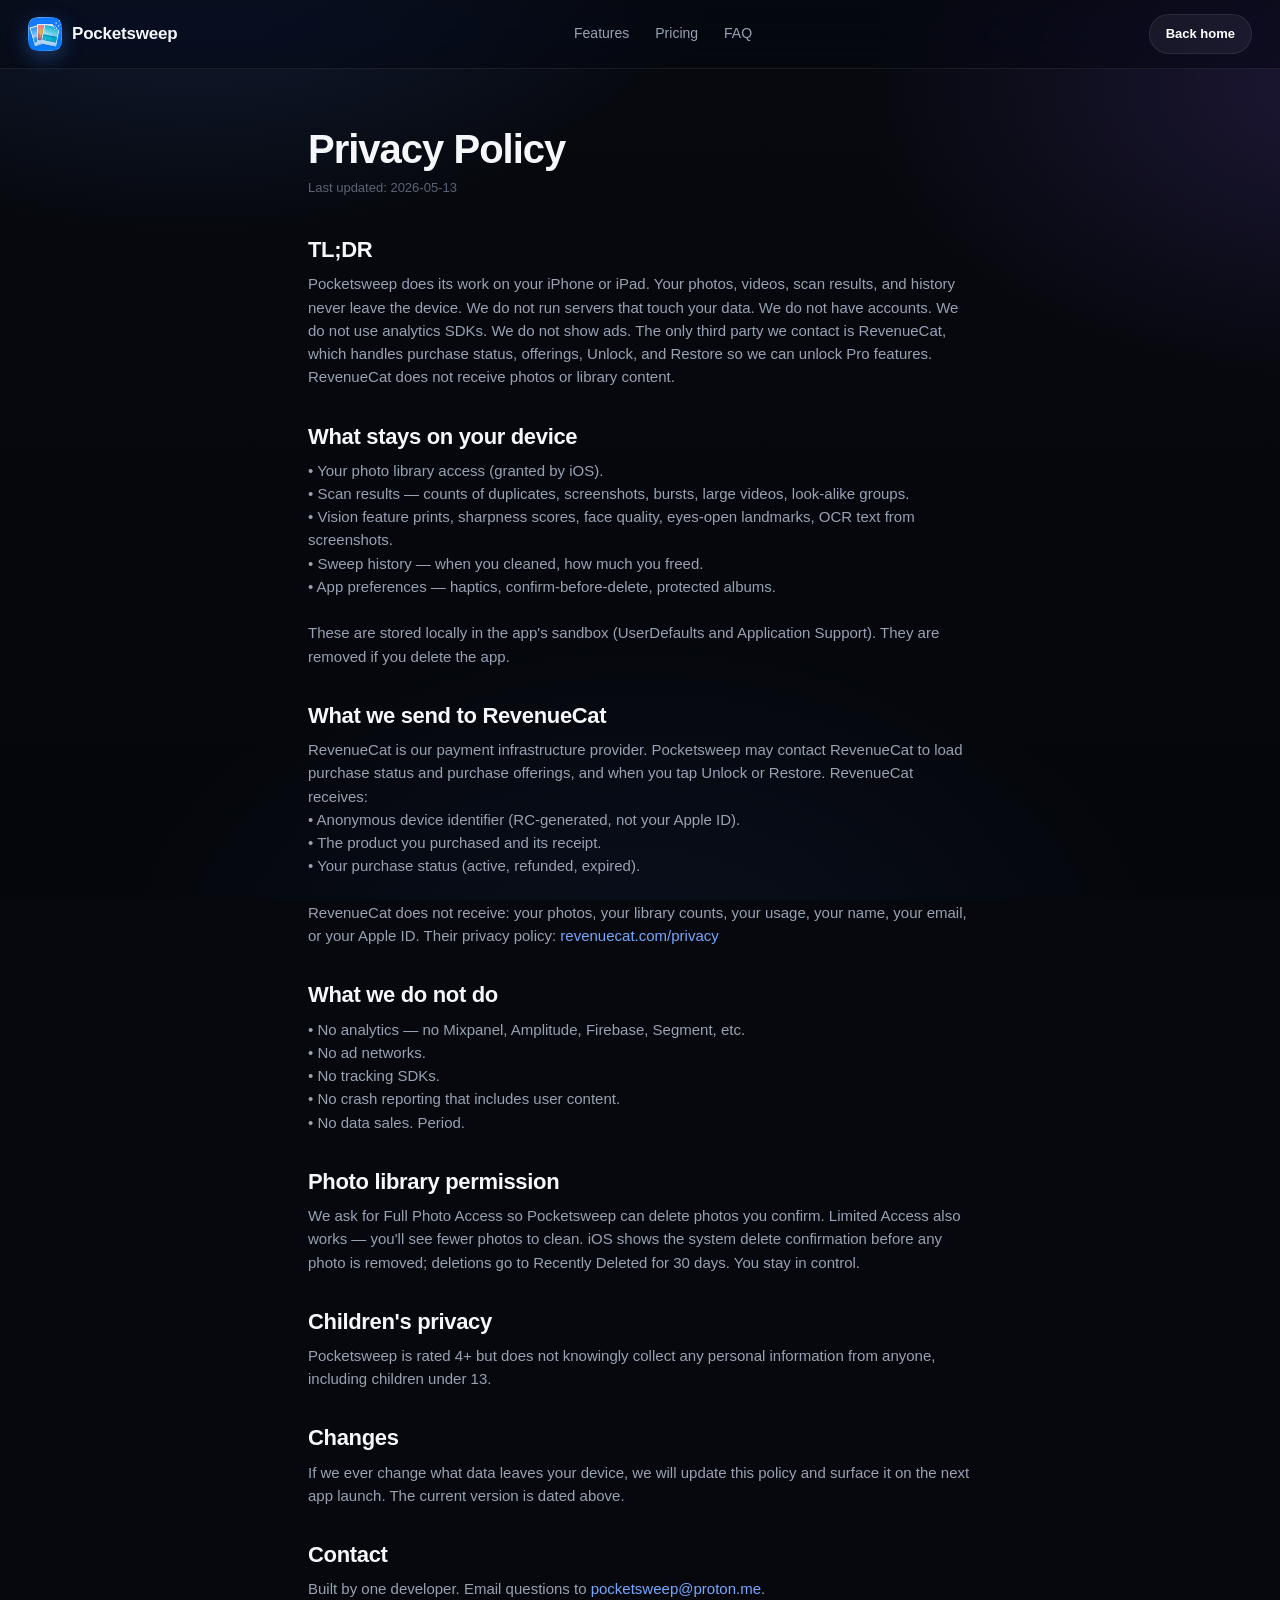
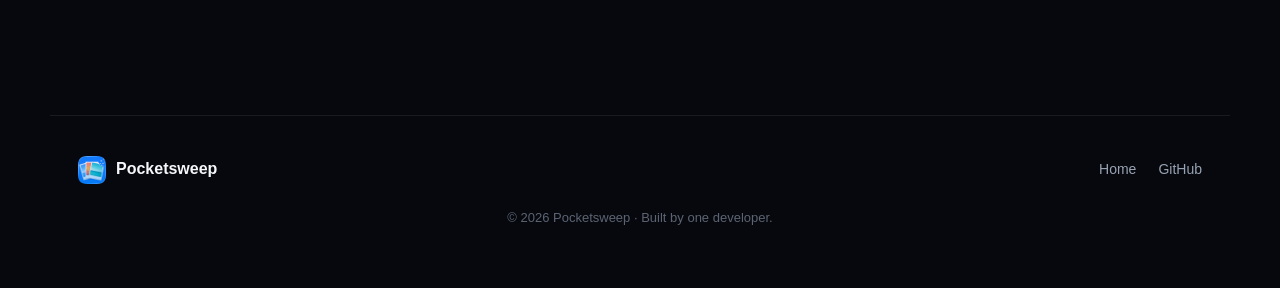
==== commit 5e1f993d: "fix(privacy): contact email pocketsweep@proton.me" ====
--- a/privacy.html
+++ b/privacy.html
@@ -69,7 +69,7 @@
   <p>If we ever change what data leaves your device, we will update this policy and surface it on the next app launch. The current version is dated above.</p>
 
   <h2>Contact</h2>
-  <p>Built by one developer. Email questions to <a href="mailto:privacy@pocketsweep.app">privacy@pocketsweep.app</a>.</p>
+  <p>Built by one developer. Email questions to <a href="mailto:pocketsweep@proton.me">pocketsweep@proton.me</a>.</p>
 </article>
 </main>
 
